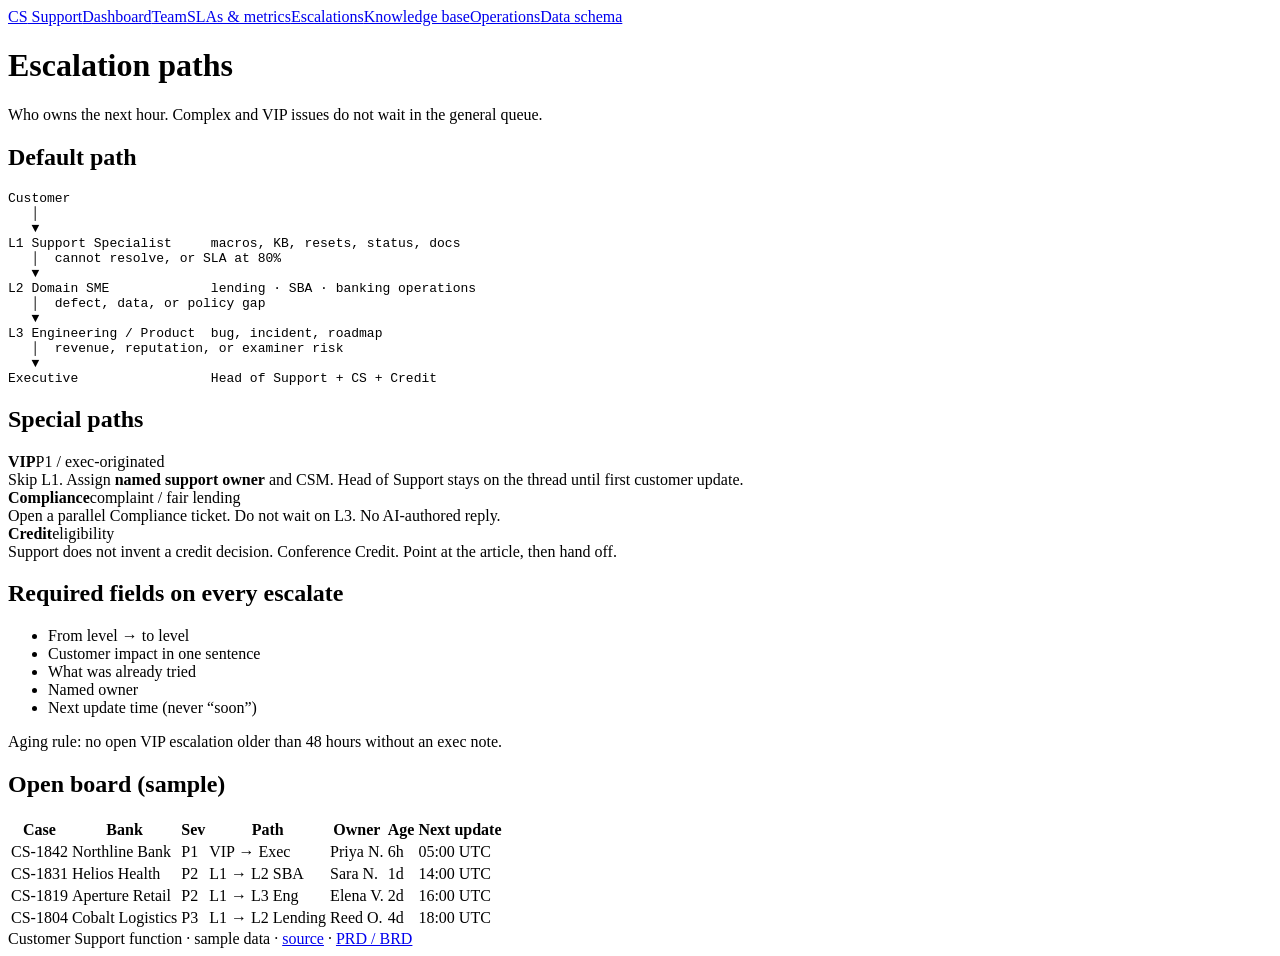
==== escalations.html @ c5d6b1f9 "Add support site pages: team, SLAs, escalations, knowledge, operations, schema" ====
<!DOCTYPE html>
<html lang="en">
<head>
  <meta charset="UTF-8" />
  <meta name="viewport" content="width=device-width, initial-scale=1" />
  <title>Escalation paths</title>
  <link rel="preconnect" href="https://fonts.googleapis.com" />
  <link rel="preconnect" href="https://fonts.gstatic.com" crossorigin />
  <link href="https://fonts.googleapis.com/css2?family=IBM+Plex+Sans:wght@400;500;600&family=Source+Serif+4:opsz,wght@8..60,500;8..60,600&display=swap" rel="stylesheet" />
  <link rel="stylesheet" href="assets/styles.css" />
</head>
<body>
  <div class="wrap">
    <header class="top">
      <div>
        <h1>Escalation paths</h1>
        <p class="subtitle">Who owns the next hour. Complex and VIP issues do not wait in the general queue.</p>
      </div>
    </header>
    <article class="panel">
      <h2>Default path</h2>
      <pre class="flow">Customer
   │
   ▼
L1 Support Specialist     macros, KB, resets, status, docs
   │  cannot resolve, or SLA at 80%
   ▼
L2 Domain SME             lending · SBA · banking operations
   │  defect, data, or policy gap
   ▼
L3 Engineering / Product  bug, incident, roadmap
   │  revenue, reputation, or examiner risk
   ▼
Executive                 Head of Support + CS + Credit</pre>
    </article>
    <section class="grid-2">
      <article class="panel">
        <h2>Special paths</h2>
        <div class="path-step"><div class="when"><b>VIP</b>P1 / exec-originated</div><div>Skip L1. Assign <strong>named support owner</strong> and CSM. Head of Support stays on the thread until first customer update.</div></div>
        <div class="path-step"><div class="when"><b>Compliance</b>complaint / fair lending</div><div>Open a parallel Compliance ticket. Do not wait on L3. No AI-authored reply.</div></div>
        <div class="path-step"><div class="when"><b>Credit</b>eligibility</div><div>Support does not invent a credit decision. Conference Credit. Point at the article, then hand off.</div></div>
      </article>
      <article class="panel">
        <h2>Required fields on every escalate</h2>
        <ul>
          <li>From level → to level</li>
          <li>Customer impact in one sentence</li>
          <li>What was already tried</li>
          <li>Named owner</li>
          <li>Next update time (never “soon”)</li>
        </ul>
        <p class="lead">Aging rule: no open VIP escalation older than 48 hours without an exec note.</p>
      </article>
    </section>
    <article class="panel">
      <h2>Open board (sample)</h2>
      <table>
        <thead><tr><th>Case</th><th>Bank</th><th>Sev</th><th>Path</th><th>Owner</th><th>Age</th><th>Next update</th></tr></thead>
        <tbody>
          <tr><td>CS-1842</td><td>Northline Bank</td><td>P1</td><td>VIP → Exec</td><td>Priya N.</td><td>6h</td><td>05:00 UTC</td></tr>
          <tr><td>CS-1831</td><td>Helios Health</td><td>P2</td><td>L1 → L2 SBA</td><td>Sara N.</td><td>1d</td><td>14:00 UTC</td></tr>
          <tr><td>CS-1819</td><td>Aperture Retail</td><td>P2</td><td>L1 → L3 Eng</td><td>Elena V.</td><td>2d</td><td>16:00 UTC</td></tr>
          <tr><td>CS-1804</td><td>Cobalt Logistics</td><td>P3</td><td>L1 → L2 Lending</td><td>Reed O.</td><td>4d</td><td>18:00 UTC</td></tr>
        </tbody>
      </table>
    </article>
  </div>
  <script src="assets/nav.js"></script>
</body>
</html>
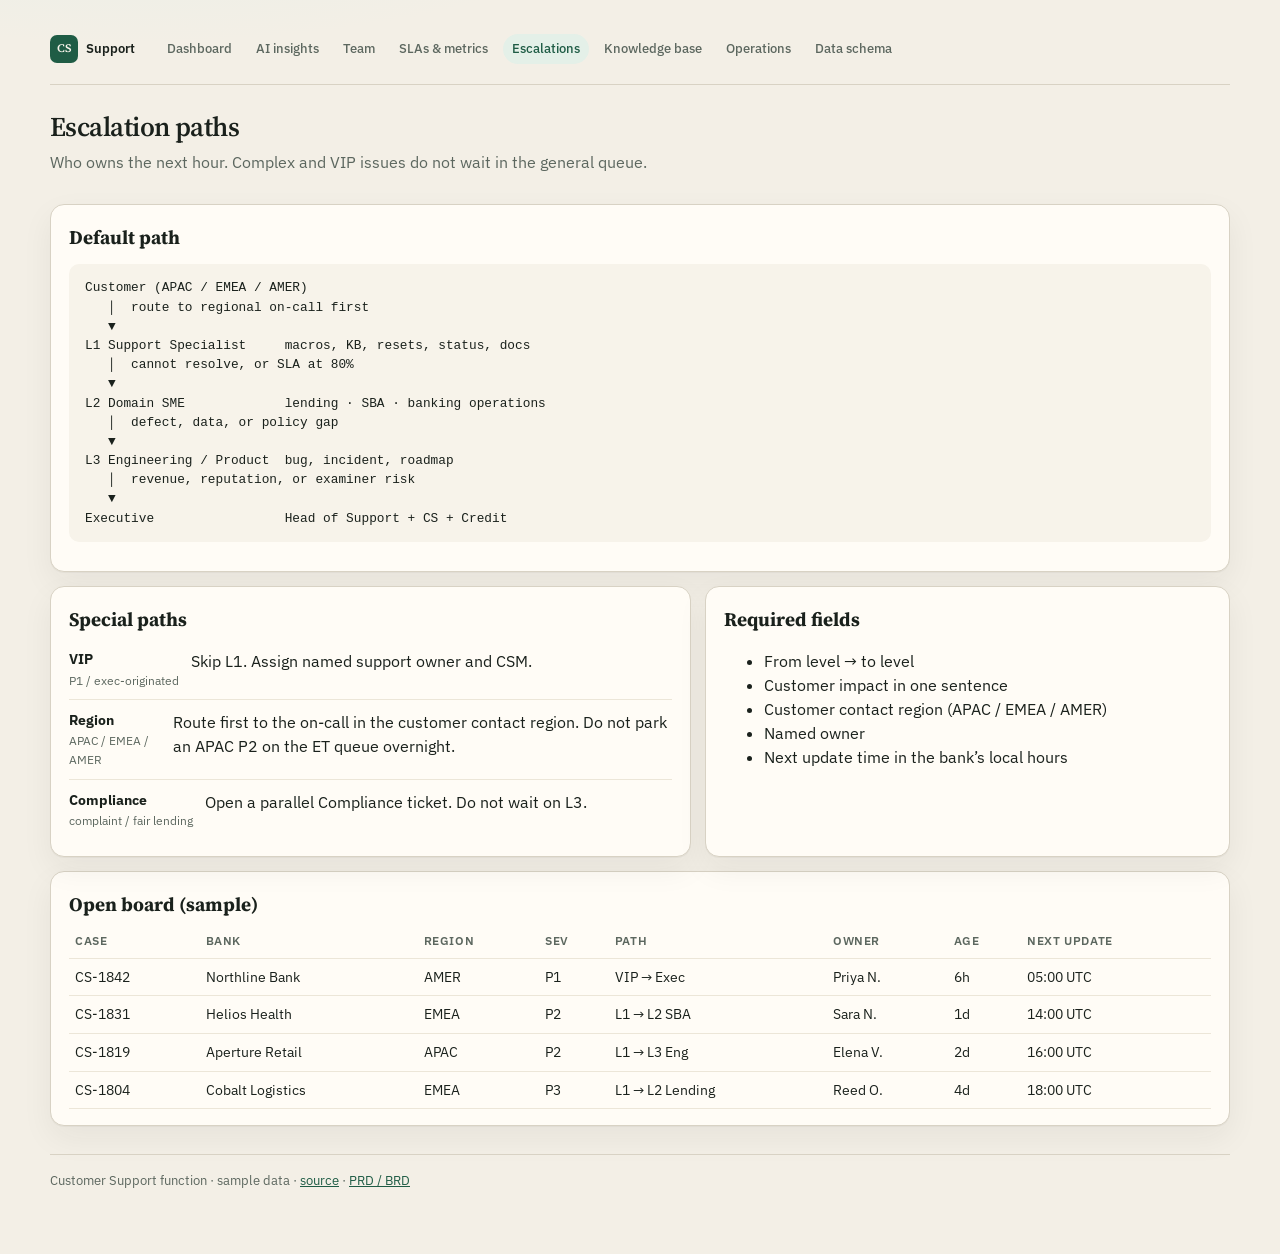
==== commit 48296d0e: "Add APAC / EMEA / AMER customer contact region across the board" ====
--- a/escalations.html
+++ b/escalations.html
@@ -19,8 +19,8 @@
     </header>
     <article class="panel">
       <h2>Default path</h2>
-      <pre class="flow">Customer
-   │
+      <pre class="flow">Customer (APAC / EMEA / AMER)
+   │  route to regional on-call first
    ▼
 L1 Support Specialist     macros, KB, resets, status, docs
    │  cannot resolve, or SLA at 80%
@@ -36,31 +36,30 @@
     <section class="grid-2">
       <article class="panel">
         <h2>Special paths</h2>
-        <div class="path-step"><div class="when"><b>VIP</b>P1 / exec-originated</div><div>Skip L1. Assign <strong>named support owner</strong> and CSM. Head of Support stays on the thread until first customer update.</div></div>
-        <div class="path-step"><div class="when"><b>Compliance</b>complaint / fair lending</div><div>Open a parallel Compliance ticket. Do not wait on L3. No AI-authored reply.</div></div>
-        <div class="path-step"><div class="when"><b>Credit</b>eligibility</div><div>Support does not invent a credit decision. Conference Credit. Point at the article, then hand off.</div></div>
+        <div class="path-step"><div class="when"><b>VIP</b>P1 / exec-originated</div><div>Skip L1. Assign named support owner and CSM.</div></div>
+        <div class="path-step"><div class="when"><b>Region</b>APAC / EMEA / AMER</div><div>Route first to the on-call in the customer contact region. Do not park an APAC P2 on the ET queue overnight.</div></div>
+        <div class="path-step"><div class="when"><b>Compliance</b>complaint / fair lending</div><div>Open a parallel Compliance ticket. Do not wait on L3.</div></div>
       </article>
       <article class="panel">
-        <h2>Required fields on every escalate</h2>
+        <h2>Required fields</h2>
         <ul>
           <li>From level → to level</li>
           <li>Customer impact in one sentence</li>
-          <li>What was already tried</li>
+          <li>Customer contact region (APAC / EMEA / AMER)</li>
           <li>Named owner</li>
-          <li>Next update time (never “soon”)</li>
+          <li>Next update time in the bank’s local hours</li>
         </ul>
-        <p class="lead">Aging rule: no open VIP escalation older than 48 hours without an exec note.</p>
       </article>
     </section>
     <article class="panel">
       <h2>Open board (sample)</h2>
       <table>
-        <thead><tr><th>Case</th><th>Bank</th><th>Sev</th><th>Path</th><th>Owner</th><th>Age</th><th>Next update</th></tr></thead>
+        <thead><tr><th>Case</th><th>Bank</th><th>Region</th><th>Sev</th><th>Path</th><th>Owner</th><th>Age</th><th>Next update</th></tr></thead>
         <tbody>
-          <tr><td>CS-1842</td><td>Northline Bank</td><td>P1</td><td>VIP → Exec</td><td>Priya N.</td><td>6h</td><td>05:00 UTC</td></tr>
-          <tr><td>CS-1831</td><td>Helios Health</td><td>P2</td><td>L1 → L2 SBA</td><td>Sara N.</td><td>1d</td><td>14:00 UTC</td></tr>
-          <tr><td>CS-1819</td><td>Aperture Retail</td><td>P2</td><td>L1 → L3 Eng</td><td>Elena V.</td><td>2d</td><td>16:00 UTC</td></tr>
-          <tr><td>CS-1804</td><td>Cobalt Logistics</td><td>P3</td><td>L1 → L2 Lending</td><td>Reed O.</td><td>4d</td><td>18:00 UTC</td></tr>
+          <tr><td>CS-1842</td><td>Northline Bank</td><td>AMER</td><td>P1</td><td>VIP → Exec</td><td>Priya N.</td><td>6h</td><td>05:00 UTC</td></tr>
+          <tr><td>CS-1831</td><td>Helios Health</td><td>EMEA</td><td>P2</td><td>L1 → L2 SBA</td><td>Sara N.</td><td>1d</td><td>14:00 UTC</td></tr>
+          <tr><td>CS-1819</td><td>Aperture Retail</td><td>APAC</td><td>P2</td><td>L1 → L3 Eng</td><td>Elena V.</td><td>2d</td><td>16:00 UTC</td></tr>
+          <tr><td>CS-1804</td><td>Cobalt Logistics</td><td>EMEA</td><td>P3</td><td>L1 → L2 Lending</td><td>Reed O.</td><td>4d</td><td>18:00 UTC</td></tr>
         </tbody>
       </table>
     </article>
--- a/assets/styles.css
+++ b/assets/styles.css
@@ -0,0 +1,97 @@
+:root {
+  --ink: #1a211c;
+  --muted: #5c675f;
+  --line: #d8d2c4;
+  --paper: #f3efe6;
+  --card: #fffcf6;
+  --forest: #1f5c45;
+  --forest-soft: #e4f0e8;
+  --amber: #9a5b12;
+  --amber-soft: #f7ead4;
+  --rose: #9b2c2c;
+  --rose-soft: #f6e2e0;
+  --shadow: 0 1px 0 rgba(26, 33, 28, 0.04), 0 12px 32px rgba(26, 33, 28, 0.06);
+}
+* { box-sizing: border-box; }
+html, body { margin: 0; padding: 0; }
+body {
+  font-family: "IBM Plex Sans", "Segoe UI", sans-serif;
+  background: radial-gradient(900px 280px at 10% -10%, #e7efe8 0%, transparent 60%), var(--paper);
+  color: var(--ink);
+  line-height: 1.5;
+}
+.wrap { width: min(1180px, calc(100% - 32px)); margin: 0 auto; padding: 20px 0 64px; }
+nav.site { display: flex; flex-wrap: wrap; gap: 8px 6px; align-items: center; padding: 10px 0 16px; border-bottom: 1px solid var(--line); margin-bottom: 22px; }
+nav.site a { color: var(--muted); text-decoration: none; font-size: 0.82rem; font-weight: 500; padding: 5px 9px; border-radius: 999px; }
+nav.site a:hover, nav.site a.active { background: var(--forest-soft); color: var(--forest); }
+nav.site .brand-link { display: flex; align-items: center; gap: 8px; color: var(--ink); font-weight: 600; margin-right: 8px; padding-left: 0; }
+.mark { width: 28px; height: 28px; border-radius: 7px; background: var(--forest); color: #f7f3ea; display: grid; place-items: center; font-family: "Source Serif 4", Georgia, serif; font-size: 0.72rem; font-weight: 600; }
+header.top { display: flex; justify-content: space-between; align-items: flex-end; gap: 20px; padding-bottom: 18px; }
+h1 { font-family: "Source Serif 4", Georgia, serif; font-size: 1.7rem; font-weight: 600; letter-spacing: -0.02em; margin: 0 0 2px; }
+h2 { font-family: "Source Serif 4", Georgia, serif; font-size: 1.2rem; margin: 0 0 6px; }
+h3 { font-size: 0.95rem; margin: 0 0 6px; }
+.subtitle, .lead { margin: 0 0 12px; color: var(--muted); }
+.period { text-align: right; color: var(--muted); font-size: 0.88rem; }
+.period strong { display: block; color: var(--ink); }
+.badge { display: inline-block; margin-top: 6px; padding: 2px 8px; border-radius: 999px; background: var(--amber-soft); color: var(--amber); font-size: 0.72rem; font-weight: 600; letter-spacing: 0.04em; text-transform: uppercase; }
+.kpis { display: grid; grid-template-columns: repeat(4, 1fr); gap: 12px; margin: 8px 0 16px; }
+.kpi, .panel { background: var(--card); border: 1px solid var(--line); border-radius: 14px; box-shadow: var(--shadow); }
+.kpi { padding: 14px; min-width: 0; }
+.panel { padding: 18px 18px 16px; margin-bottom: 14px; }
+.kpi .label { font-size: 0.72rem; letter-spacing: 0.06em; text-transform: uppercase; color: var(--muted); font-weight: 600; }
+.kpi .value { font-family: "Source Serif 4", Georgia, serif; font-size: 1.7rem; font-weight: 600; letter-spacing: -0.03em; margin: 6px 0 4px; }
+.kpi .meta { font-size: 0.8rem; color: var(--muted); }
+.status-pill { display: inline-block; padding: 1px 7px; border-radius: 999px; font-size: 0.7rem; font-weight: 600; letter-spacing: 0.03em; text-transform: uppercase; }
+.status-pill.on { background: var(--forest-soft); color: var(--forest); }
+.status-pill.watch { background: var(--amber-soft); color: var(--amber); }
+.status-pill.off { background: var(--rose-soft); color: var(--rose); }
+.grid-2 { display: grid; grid-template-columns: 1.1fr 0.9fr; gap: 14px; }
+.row { display: grid; grid-template-columns: minmax(140px, 0.95fr) 1.4fr 48px; gap: 10px; align-items: center; margin-bottom: 10px; }
+.bar { height: 9px; background: #ece6d8; border-radius: 99px; overflow: hidden; }
+.bar > span { display: block; height: 100%; border-radius: inherit; background: var(--forest); }
+.bar > span.warn { background: var(--amber); }
+.bar > span.bad { background: var(--rose); }
+.stat-split { display: grid; grid-template-columns: repeat(3, 1fr); gap: 8px; margin-bottom: 14px; }
+.stat { background: #f7f3ea; border-radius: 10px; padding: 10px; }
+.stat b { display: block; font-size: 1.2rem; }
+.stat span { color: var(--muted); font-size: 0.76rem; }
+table { width: 100%; border-collapse: collapse; font-size: 0.86rem; }
+th, td { text-align: left; padding: 8px 6px; border-bottom: 1px solid #ece6d8; vertical-align: top; }
+th { color: var(--muted); font-size: 0.72rem; letter-spacing: 0.05em; text-transform: uppercase; font-weight: 600; }
+.mw, .path-step { display: flex; gap: 12px; padding: 10px 0; border-bottom: 1px solid #ece6d8; }
+.mw:last-child, .path-step:last-child { border-bottom: 0; }
+.when { min-width: 92px; font-size: 0.78rem; color: var(--muted); }
+.when b { display: block; color: var(--ink); font-size: 0.88rem; }
+.cards { display: grid; grid-template-columns: repeat(3, 1fr); gap: 12px; }
+.faq details { border-bottom: 1px solid #ece6d8; padding: 10px 0; }
+.faq summary { cursor: pointer; font-weight: 600; }
+.faq p { margin: 8px 0 0; color: var(--muted); }
+.flow { font-family: ui-monospace, "Cascadia Mono", Consolas, monospace; font-size: 0.8rem; background: #f7f3ea; border-radius: 10px; padding: 14px 16px; overflow-x: auto; white-space: pre; }
+footer.site { margin-top: 28px; padding-top: 16px; border-top: 1px solid var(--line); color: var(--muted); font-size: 0.8rem; }
+footer.site a { color: var(--forest); }
+.briefing { border-left: 4px solid var(--forest); }
+.chips { display: flex; flex-wrap: wrap; gap: 8px; margin: 10px 0 0; }
+.chip { border: 1px solid var(--line); background: #fff; color: var(--ink); border-radius: 999px; padding: 6px 12px; font: inherit; font-size: 0.82rem; cursor: pointer; text-decoration: none; display: inline-block; }
+.chip:hover, .chip.on { border-color: var(--forest); background: var(--forest-soft); color: var(--forest); }
+.customer-list { display: flex; flex-direction: column; gap: 10px; }
+.customer-card { border: 1px solid var(--line); border-radius: 12px; padding: 12px; cursor: pointer; background: #fff; }
+.customer-card.on { border-color: var(--forest); box-shadow: var(--shadow); }
+.customer-card h3 { margin: 0 0 4px; }
+.customer-card p { margin: 0; color: var(--muted); font-size: 0.84rem; }
+.chat { display: flex; flex-direction: column; min-height: 360px; }
+.chat-log { flex: 1; max-height: 320px; overflow-y: auto; padding: 4px 0 12px; }
+.bubble { max-width: 92%; margin: 8px 0; padding: 10px 12px; border-radius: 12px; font-size: 0.9rem; }
+.bubble.user { margin-left: auto; background: var(--forest); color: #f7f3ea; }
+.bubble.bot { background: #f7f3ea; }
+.bubble .cite { display: block; margin-top: 6px; font-size: 0.74rem; color: var(--muted); }
+.chat-form { display: flex; gap: 8px; }
+.chat-form input { flex: 1; border: 1px solid var(--line); border-radius: 10px; padding: 10px 12px; font: inherit; }
+.chat-form button, .fb button { border: 0; background: var(--forest); color: #f7f3ea; border-radius: 10px; padding: 10px 14px; font: inherit; font-weight: 600; cursor: pointer; }
+.fb { display: flex; flex-wrap: wrap; gap: 8px; align-items: center; margin-top: 10px; }
+.fb button.ghost { background: #fff; color: var(--ink); border: 1px solid var(--line); }
+.actions li { margin-bottom: 8px; }
+@media (max-width: 980px) {
+  .kpis, .cards, .grid-2 { grid-template-columns: 1fr; }
+  header.top { flex-direction: column; align-items: flex-start; }
+  .period { text-align: left; }
+}
